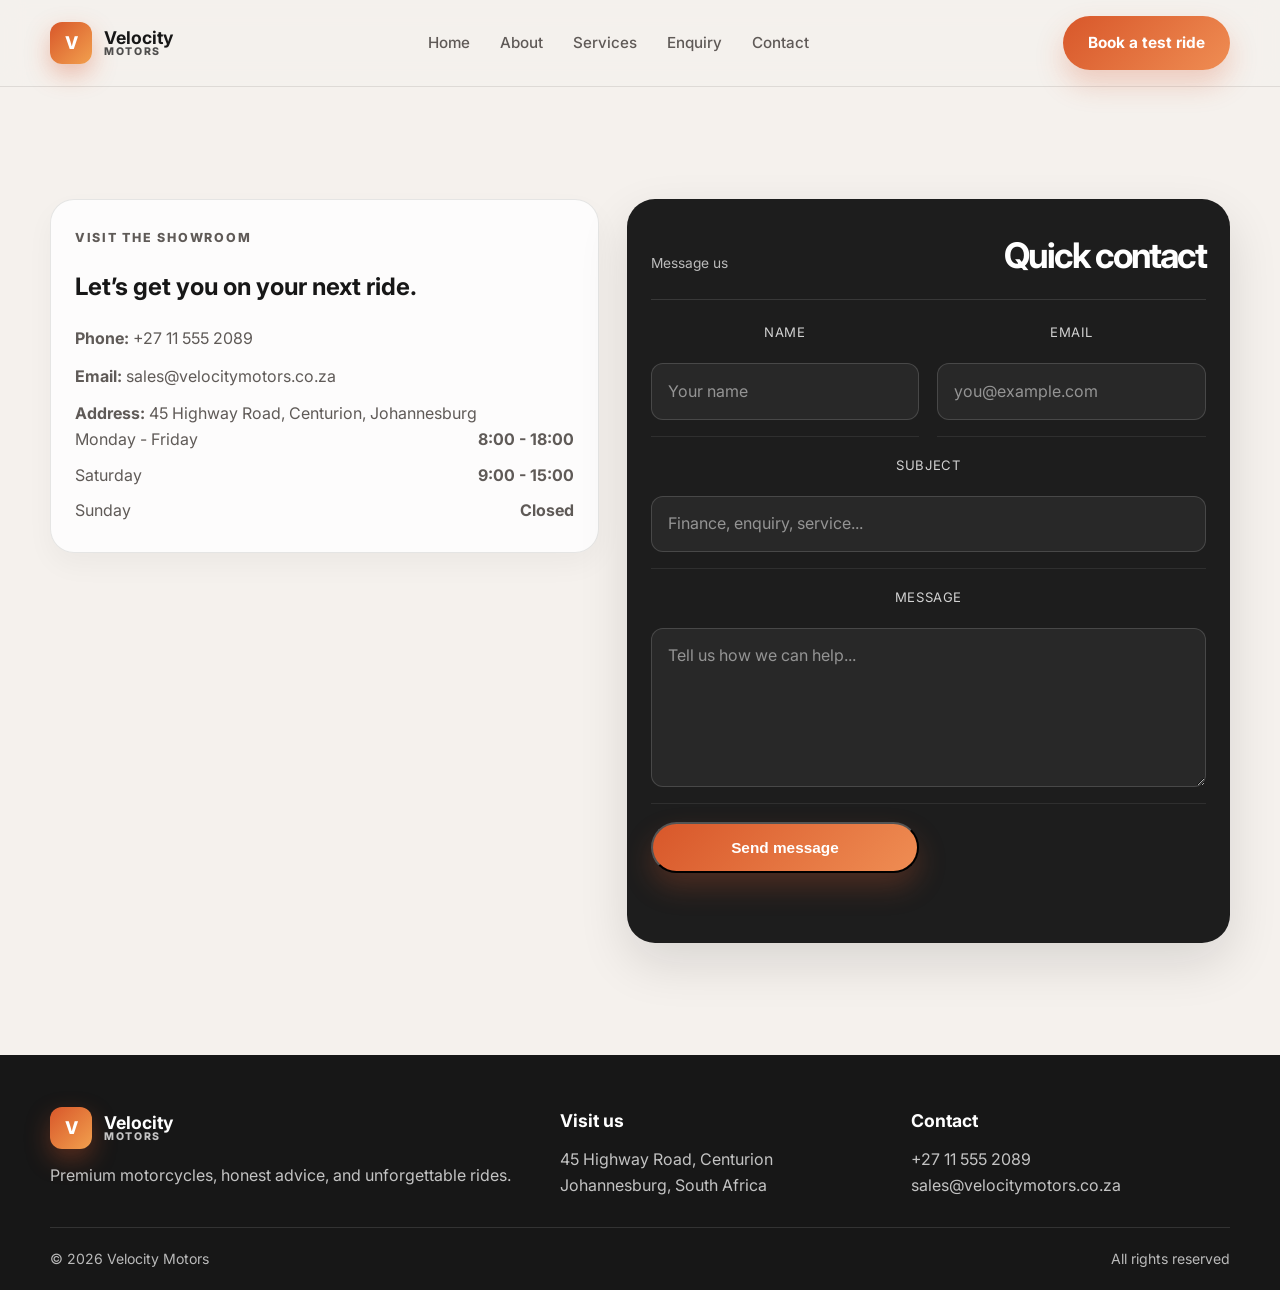
==== contact.html @ 8e451a12 "Create Velocity Motors dealership website Co-authored-by: Copilot <223556219+Copilot@users.noreply.g" ====
<!DOCTYPE html>
<html lang="en">
  <head>
    <meta charset="UTF-8" />
    <meta name="viewport" content="width=device-width, initial-scale=1.0" />
    <title>Velocity Motors | Contact</title>
    <meta name="description" content="Contact Velocity Motors to schedule a test ride, ask about financing, or visit our showroom." />
    <link rel="preconnect" href="https://fonts.googleapis.com" />
    <link rel="preconnect" href="https://fonts.gstatic.com" crossorigin />
    <link href="https://fonts.googleapis.com/css2?family=Inter:wght@400;500;600;700;800;900&display=swap" rel="stylesheet" />
    <link rel="stylesheet" href="styles.css" />
    <script defer src="script.js"></script>
  </head>
  <body>
    <header class="site-header">
      <div class="container nav-bar">
        <div class="brand">
          <span class="brand-mark">V</span>
          <div>
            <strong>Velocity</strong>
            <small>MOTORS</small>
          </div>
        </div>

        <nav class="main-nav" aria-label="Main navigation">
          <a href="index.html">Home</a>
          <a href="about.html">About</a>
          <a href="Services.html">Services</a>
          <a href="Enquiry.html">Enquiry</a>
          <a href="contact.html">Contact</a>
        </nav>

        <a class="button button-primary nav-cta" href="Enquiry.html">Book a test ride</a>
      </div>
    </header>

    <main class="section-space">
      <div class="container contact-layout">
        <div class="contact-card">
          <p class="eyebrow">Visit the showroom</p>
          <h2>Let’s get you on your next ride.</h2>
          <ul class="contact-list">
            <li><strong>Phone:</strong> +27 11 555 2089</li>
            <li><strong>Email:</strong> sales@velocitymotors.co.za</li>
            <li><strong>Address:</strong> 45 Highway Road, Centurion, Johannesburg</li>
          </ul>
          <div class="hours">
            <div><span>Monday - Friday</span><strong>8:00 - 18:00</strong></div>
            <div><span>Saturday</span><strong>9:00 - 15:00</strong></div>
            <div><span>Sunday</span><strong>Closed</strong></div>
          </div>
        </div>

        <form class="finance-panel enquiry-form" action="#" method="post" novalidate>
          <div class="panel-header">
            <span>Message us</span>
            <strong>Quick contact</strong>
          </div>
          <div class="panel-body form-grid">
            <div class="field-row">
              <label for="name">Name</label>
              <input id="name" name="name" type="text" placeholder="Your name" required />
            </div>
            <div class="field-row">
              <label for="contact-email">Email</label>
              <input id="contact-email" name="email" type="email" placeholder="you@example.com" required />
            </div>
            <div class="field-row full-width">
              <label for="subject">Subject</label>
              <input id="subject" name="subject" type="text" placeholder="Finance, enquiry, service..." required />
            </div>
            <div class="field-row full-width">
              <label for="details">Message</label>
              <textarea id="details" name="details" rows="5" placeholder="Tell us how we can help..."></textarea>
            </div>
            <button class="button button-primary" type="submit">Send message</button>
          </div>
          <p class="form-status" aria-live="polite"></p>
        </form>
      </div>
    </main>

    <footer class="site-footer">
      <div class="container footer-layout">
        <div>
          <div class="brand footer-brand">
            <span class="brand-mark">V</span>
            <div>
              <strong>Velocity</strong>
              <small>MOTORS</small>
            </div>
          </div>
          <p>Premium motorcycles, honest advice, and unforgettable rides.</p>
        </div>
        <div>
          <h3>Visit us</h3>
          <p>45 Highway Road, Centurion<br />Johannesburg, South Africa</p>
        </div>
        <div>
          <h3>Contact</h3>
          <p>+27 11 555 2089<br />sales@velocitymotors.co.za</p>
        </div>
      </div>
      <div class="container footer-bottom">
        <span>© <span id="year"></span> Velocity Motors</span>
        <span>All rights reserved</span>
      </div>
    </footer>
  </body>
</html>
---- styles.css ----
:root {
  --bg: #f5f1ed;
  --panel: #fffdfb;
  --panel-strong: #121212;
  --text: #171717;
  --muted: #5f5a57;
  --line: rgba(24, 24, 24, 0.1);
  --accent: #d8572a;
  --accent-dark: #ae3f17;
  --soft-accent: #ffe9df;
  --shadow: 0 20px 50px rgba(18, 18, 18, 0.12);
}

* {
  box-sizing: border-box;
}

html {
  scroll-behavior: smooth;
}

body {
  margin: 0;
  background: var(--bg);
  color: var(--text);
  font-family: "Inter", "Segoe UI", sans-serif;
  line-height: 1.6;
}

a {
  color: inherit;
  text-decoration: none;
}

img {
  max-width: 100%;
  display: block;
}

.container {
  width: min(1180px, calc(100% - 40px));
  margin: 0 auto;
}

.section-space {
  padding: 112px 0;
}

.alt-bg {
  background: #f0ece9;
}

.site-header {
  position: sticky;
  top: 0;
  z-index: 10;
  background: rgba(245, 241, 237, 0.82);
  backdrop-filter: blur(12px);
  border-bottom: 1px solid var(--line);
}

.nav-bar {
  display: flex;
  align-items: center;
  justify-content: space-between;
  min-height: 86px;
  gap: 24px;
}

.brand {
  display: flex;
  align-items: center;
  gap: 12px;
  font-weight: 800;
}

.brand-mark {
  display: inline-flex;
  align-items: center;
  justify-content: center;
  width: 42px;
  height: 42px;
  border-radius: 12px;
  background: linear-gradient(135deg, var(--accent), #f2a04e);
  color: white;
  font-size: 1.1rem;
  box-shadow: 0 10px 24px rgba(216, 87, 42, 0.35);
}

.brand strong,
.brand small {
  display: block;
  line-height: 1;
}

.brand strong {
  font-size: 1.1rem;
}

.brand small {
  letter-spacing: 0.16em;
  font-size: 0.66rem;
  opacity: 0.75;
}

.main-nav {
  display: flex;
  align-items: center;
  gap: 30px;
  color: var(--muted);
  font-size: 0.95rem;
  font-weight: 500;
}

.main-nav a {
  position: relative;
}

.main-nav a::after {
  content: "";
  position: absolute;
  left: 0;
  bottom: -8px;
  width: 100%;
  height: 2px;
  background: var(--accent);
  transform: scaleX(0);
  transform-origin: left;
  transition: transform 0.2s ease;
}

.main-nav a:hover::after,
.main-nav a:focus-visible::after {
  transform: scaleX(1);
}

.button {
  display: inline-flex;
  align-items: center;
  justify-content: center;
  padding: 0.92rem 1.55rem;
  border-radius: 999px;
  font-weight: 700;
  font-size: 0.96rem;
  transition: transform 0.2s ease, box-shadow 0.2s ease;
}

.button:hover,
.button:focus-visible {
  transform: translateY(-1px);
}

.button-primary {
  background: linear-gradient(135deg, var(--accent), #ef8d53);
  color: white;
  box-shadow: 0 14px 28px rgba(216, 87, 42, 0.25);
}

.button-secondary {
  background: rgba(18, 18, 18, 0.04);
  border: 1px solid var(--line);
  color: var(--text);
}

.hero {
  padding-top: 54px;
  padding-bottom: 28px;
}

.hero-layout {
  display: grid;
  grid-template-columns: 1.05fr 0.95fr;
  align-items: center;
  gap: 44px;
}

.eyebrow {
  margin: 0 0 18px;
  color: var(--accent-dark);
  text-transform: uppercase;
  letter-spacing: 0.14em;
  font-size: 0.78rem;
  font-weight: 800;
}

.hero-copy h1,
.section-heading h2,
.finance-copy h2 {
  margin: 0;
  line-height: 1.02;
  letter-spacing: -0.06em;
  color: #111111;
}

.hero-copy h1 {
  max-width: 620px;
  font-size: clamp(3rem, 5vw, 5rem);
}

.hero-text {
  max-width: 560px;
  margin: 22px 0 30px;
  font-size: 1.08rem;
  color: var(--muted);
}

.hero-actions {
  display: flex;
  flex-wrap: wrap;
  gap: 16px;
  margin-bottom: 34px;
}

.hero-stats {
  list-style: none;
  display: flex;
  flex-wrap: wrap;
  gap: 22px;
  padding: 0;
  margin: 0;
}

.hero-stats li {
  display: flex;
  flex-direction: column;
  gap: 6px;
  min-width: 120px;
}

.hero-stats strong {
  font-size: 1.7rem;
  letter-spacing: -0.06em;
}

.hero-stats span {
  color: var(--muted);
  font-size: 0.85rem;
}

.hero-visual {
  position: relative;
  min-height: 620px;
  display: flex;
  align-items: center;
  justify-content: center;
}

.bike-spotlight {
  position: relative;
  width: min(100%, 580px);
  height: 430px;
  border-radius: 38px;
  background:
    linear-gradient(0deg, rgba(33,33,33,0.08), rgba(33,33,33,0.08)),
    url('https://images.unsplash.com/photo-1558980664-10e7170b5df9?auto=format&fit=crop&w=1200&q=80') center/cover no-repeat;
  box-shadow: var(--shadow);
  border: 1px solid rgba(255,255,255,0.2);
}

.bike-spotlight::before {
  content: "";
  position: absolute;
  inset: 18px;
  border-radius: 28px;
  background: rgba(255, 255, 255, 0.1);
  border: 1px solid rgba(255,255,255,0.25);
}

.floating-card {
  position: absolute;
  display: flex;
  flex-direction: column;
  gap: 6px;
  width: 200px;
  padding: 18px 20px;
  border-radius: 18px;
  background: rgba(255,255,255,0.88);
  backdrop-filter: blur(8px);
  box-shadow: 0 14px 42px rgba(26, 26, 26, 0.12);
  border: 1px solid rgba(20,20,20,0.05);
}

.floating-card span,
.floating-card em {
  font-size: 0.74rem;
  color: var(--muted);
}

.floating-card strong {
  font-size: 1.2rem;
  letter-spacing: -0.04em;
}

.card-top {
  top: 48px;
  left: 20px;
}

.card-bottom {
  right: 8px;
  bottom: 42px;
}

.featured-strip {
  padding: 18px 0 6px;
}

.strip-grid {
  display: grid;
  grid-template-columns: repeat(3, minmax(0, 1fr));
  gap: 18px;
  background: #fff;
  border: 1px solid var(--line);
  border-radius: 26px;
  box-shadow: 0 10px 26px rgba(17,17,17,0.04);
}

.strip-grid > div {
  padding: 26px 28px;
  border-right: 1px solid var(--line);
}

.strip-grid > div:last-child {
  border-right: none;
}

.strip-grid strong,
.strip-grid span {
  display: block;
}

.strip-grid strong {
  font-size: 1.05rem;
  margin-bottom: 4px;
}

.strip-grid span {
  color: var(--muted);
  font-size: 0.9rem;
}

.section-heading {
  margin-bottom: 42px;
}

.section-heading h2,
.finance-copy h2 {
  font-size: clamp(2.2rem, 3vw, 3.1rem);
  max-width: 620px;
}

.narrow h2 {
  max-width: 760px;
}

.bike-grid {
  display: grid;
  grid-template-columns: repeat(4, minmax(0, 1fr));
  gap: 28px;
}

.bike-card {
  background: rgba(255,255,255,0.84);
  border: 1px solid var(--line);
  border-radius: 28px;
  overflow: hidden;
  box-shadow: 0 18px 40px rgba(0,0,0,0.04);
}

.bike-image {
  height: 260px;
  background-size: cover;
  background-position: center;
}

.image-one {
  background-image: url('https://images.unsplash.com/photo-1558980664-10e7170b5df9?auto=format&fit=crop&w=1000&q=80');
}

.image-two {
  background-image: url('https://images.unsplash.com/photo-1527964405593-0d0e1a1d98fa?auto=format&fit=crop&w=1000&q=80');
}

.image-three {
  background-image: url('https://images.unsplash.com/photo-1503376780353-7e6692767b70?auto=format&fit=crop&w=1000&q=80');
}

.image-four {
  background-image: url('https://images.unsplash.com/photo-1558981806-ec527fa84c39?auto=format&fit=crop&w=1000&q=80');
}

.bike-info {
  padding: 24px 22px 28px;
}

.bike-topline {
  display: flex;
  align-items: center;
  justify-content: space-between;
  gap: 16px;
  margin-bottom: 10px;
  color: var(--muted);
  font-size: 0.8rem;
  text-transform: uppercase;
  letter-spacing: 0.12em;
}

.bike-info h3 {
  margin: 0 0 10px;
  font-size: 1.8rem;
  letter-spacing: -0.05em;
}

.bike-info p,
.service-card p,
.finance-copy p,
.finance-copy li,
.site-footer p {
  color: var(--muted);
}

.service-grid {
  display: grid;
  grid-template-columns: repeat(3, minmax(0, 1fr));
  gap: 24px;
}

.service-card {
  background: rgba(255,255,255,0.72);
  border: 1px solid var(--line);
  border-radius: 24px;
  padding: 28px 24px;
  box-shadow: 0 12px 24px rgba(17,17,17,0.03);
}

.icon {
  display: inline-flex;
  align-items: center;
  justify-content: center;
  width: 52px;
  height: 52px;
  border-radius: 14px;
  background: var(--soft-accent);
  color: var(--accent-dark);
  font-weight: 800;
  margin-bottom: 18px;
}

.service-card h3 {
  margin: 0 0 12px;
  font-size: 1.55rem;
  letter-spacing: -0.04em;
}

.finance-layout {
  display: grid;
  grid-template-columns: 1fr 0.84fr;
  gap: 40px;
  align-items: center;
}

.finance-copy p {
  margin-top: 18px;
  font-size: 1.04rem;
}

.finance-copy ul {
  padding-left: 18px;
  margin: 26px 0 0;
  line-height: 2;
}

.finance-panel {
  background: #1d1d1d;
  color: white;
  border-radius: 28px;
  padding: 28px 24px;
  box-shadow: var(--shadow);
}

.panel-header {
  display: flex;
  align-items: baseline;
  justify-content: space-between;
  gap: 16px;
  padding-bottom: 16px;
  border-bottom: 1px solid rgba(255,255,255,0.12);
}

.panel-header span,
.panel-body label {
  color: rgba(255,255,255,0.7);
  font-size: 0.86rem;
}

.panel-header strong {
  font-size: 2.2rem;
  letter-spacing: -0.06em;
}

.panel-body {
  display: grid;
  gap: 22px;
  padding-top: 22px;
}

.panel-body div {
  display: flex;
  justify-content: space-between;
  gap: 20px;
  align-items: center;
  padding-bottom: 16px;
  border-bottom: 1px solid rgba(255,255,255,0.08);
}

.panel-body strong {
  font-size: 1.05rem;
}

.testimonial {
  text-align: center;
}

.testimonial blockquote {
  max-width: 760px;
  margin: 0 auto 18px;
  font-size: clamp(1.5rem, 2.2vw, 2.5rem);
  line-height: 1.25;
  letter-spacing: -0.05em;
}

.reviewer {
  margin: 0;
  color: var(--muted);
  font-weight: 600;
}

.site-footer {
  background: #171717;
  color: white;
  padding: 52px 0 20px;
}

.footer-layout {
  display: grid;
  grid-template-columns: 1.5fr 1fr 1fr;
  gap: 32px;
  align-items: start;
}

.footer-brand {
  margin-bottom: 14px;
}

.site-footer h3 {
  margin: 0 0 12px;
  font-size: 1.1rem;
}

.site-footer p {
  margin: 0;
  color: rgba(255,255,255,0.74);
}

.footer-bottom {
  display: flex;
  justify-content: space-between;
  gap: 16px;
  border-top: 1px solid rgba(255,255,255,0.12);
  margin-top: 28px;
  padding-top: 20px;
  color: rgba(255,255,255,0.7);
  font-size: 0.88rem;
}

@media (max-width: 900px) {
  .main-nav {
    display: none;
  }

  .hero-layout,
  .finance-layout,
  .footer-layout,
  .bike-grid,
  .service-grid {
    grid-template-columns: 1fr;
  }

  .strip-grid {
    grid-template-columns: 1fr;
  }

  .strip-grid > div {
    border-right: none;
    border-bottom: 1px solid var(--line);
  }

  .strip-grid > div:last-child {
    border-bottom: none;
  }

  .hero-visual {
    min-height: 500px;
  }
}

@media (max-width: 560px) {
  .nav-bar {
    min-height: 72px;
  }

  .nav-cta {
    display: none;
  }

  .section-space {
    padding: 84px 0;
  }

  .hero {
    padding-top: 26px;
  }

  .hero-copy h1 {
    font-size: 2.7rem;
  }

  .floating-card {
    width: 168px;
    padding: 14px 16px;
  }

  .bike-spotlight {
    height: 300px;
  }
}

  .page-banner {
    padding-top: 72px;
    padding-bottom: 28px;
  }

  .page-banner h1 {
    margin: 0;
    font-size: clamp(2.5rem, 4vw, 4rem);
    letter-spacing: -0.06em;
  }

  .story-grid,
  .info-grid,
  .contact-grid,
  .value-grid {
    display: grid;
    grid-template-columns: repeat(3, minmax(0, 1fr));
    gap: 24px;
  }

  .story-card,
  .info-card,
  .value-card,
  .contact-card {
    background: rgba(255, 255, 255, 0.8);
    border: 1px solid var(--line);
    border-radius: 24px;
    padding: 28px 24px;
    box-shadow: 0 12px 28px rgba(17, 17, 17, 0.04);
  }

  .story-card h3,
  .info-card h3,
  .value-card h3,
  .contact-card h3 {
    margin: 0 0 10px;
    font-size: 1.5rem;
    letter-spacing: -0.04em;
  }

  .story-card p,
  .info-card p,
  .value-card p,
  .contact-card p,
  .contact-card li,
  .contact-card a {
    color: var(--muted);
  }

  .section-space-sm {
    padding-top: 82px;
  }

  .form-grid {
    display: grid;
    grid-template-columns: repeat(2, minmax(0, 1fr));
    gap: 18px;
  }

  .field-row {
    display: flex;
    flex-direction: column;
    gap: 8px;
  }

  .full-width {
    grid-column: 1 / -1;
  }

  .field-row label {
    color: rgba(255, 255, 255, 0.8);
    font-size: 0.82rem;
    letter-spacing: 0.04em;
    text-transform: uppercase;
  }

  .field-row input,
  .field-row select,
  .field-row textarea {
    width: 100%;
    border: 1px solid rgba(255,255,255,0.15);
    background: rgba(255,255,255,0.05);
    color: #fff;
    border-radius: 12px;
    padding: 0.9rem 1rem;
    font: inherit;
  }

  .field-row input::placeholder,
  .field-row textarea::placeholder {
    color: rgba(255,255,255,0.5);
  }

  .field-row textarea {
    resize: vertical;
    min-height: 120px;
  }

  .form-status {
    min-height: 24px;
    margin: 18px 0 0;
    color: #d8f7dc;
    font-weight: 600;
  }

  .contact-layout {
    display: grid;
    grid-template-columns: 1fr 1.1fr;
    gap: 28px;
    align-items: start;
  }

  .contact-list {
    list-style: none;
    padding: 0;
    margin: 0;
    display: grid;
    gap: 12px;
  }

  .contact-card .hours {
    display: grid;
    gap: 10px;
  }

  .contact-card .hours div {
    display: flex;
    justify-content: space-between;
    gap: 16px;
    color: var(--muted);
  }

  @media (max-width: 900px) {
    .story-grid,
    .info-grid,
    .contact-grid,
    .value-grid,
    .contact-layout {
      grid-template-columns: 1fr;
    }
  }
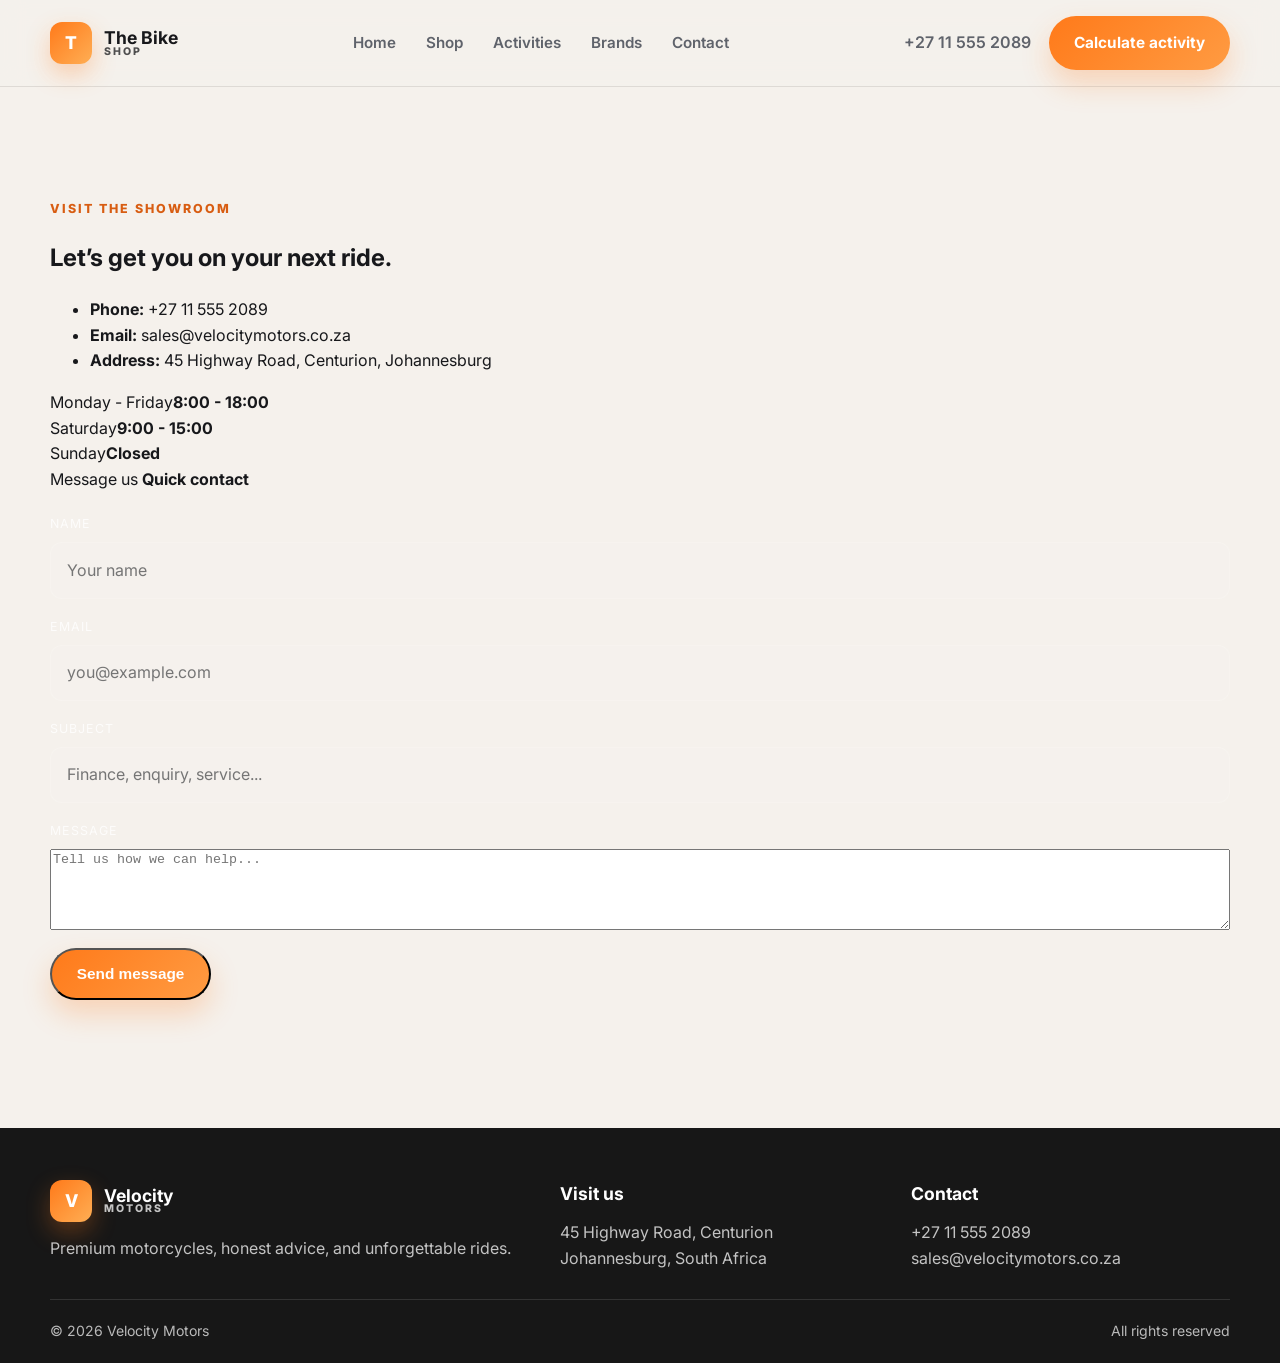
==== commit 8f496248: "Add multi-page navigation for shop, activities, brands, and contact Co-authored-by: Copilot <2235562" ====
--- a/contact.html
+++ b/contact.html
@@ -3,8 +3,8 @@
   <head>
     <meta charset="UTF-8" />
     <meta name="viewport" content="width=device-width, initial-scale=1.0" />
-    <title>Velocity Motors | Contact</title>
-    <meta name="description" content="Contact Velocity Motors to schedule a test ride, ask about financing, or visit our showroom." />
+    <title>The Bike Shop | Contact</title>
+    <meta name="description" content="Contact The Bike Shop to discuss premium motorcycle parts, bike upgrades, and rider support." />
     <link rel="preconnect" href="https://fonts.googleapis.com" />
     <link rel="preconnect" href="https://fonts.gstatic.com" crossorigin />
     <link href="https://fonts.googleapis.com/css2?family=Inter:wght@400;500;600;700;800;900&display=swap" rel="stylesheet" />
@@ -15,22 +15,25 @@
     <header class="site-header">
       <div class="container nav-bar">
         <div class="brand">
-          <span class="brand-mark">V</span>
+          <span class="brand-mark">T</span>
           <div>
-            <strong>Velocity</strong>
-            <small>MOTORS</small>
+            <strong>The Bike</strong>
+            <small>SHOP</small>
           </div>
         </div>
 
         <nav class="main-nav" aria-label="Main navigation">
           <a href="index.html">Home</a>
-          <a href="about.html">About</a>
-          <a href="Services.html">Services</a>
-          <a href="Enquiry.html">Enquiry</a>
+          <a href="shop.html">Shop</a>
+          <a href="activities.html">Activities</a>
+          <a href="brands.html">Brands</a>
           <a href="contact.html">Contact</a>
         </nav>
 
-        <a class="button button-primary nav-cta" href="Enquiry.html">Book a test ride</a>
+        <div class="nav-actions">
+          <a href="tel:+27115552089" class="nav-phone">+27 11 555 2089</a>
+          <a class="button button-primary nav-cta" href="activities.html">Calculate activity</a>
+        </div>
       </div>
     </header>
 
--- a/styles.css
+++ b/styles.css
@@ -1,778 +1,789 @@
 :root {
-  --bg: #f5f1ed;
-  --panel: #fffdfb;
-  --panel-strong: #121212;
-  --text: #171717;
-  --muted: #5f5a57;
-  --line: rgba(24, 24, 24, 0.1);
-  --accent: #d8572a;
-  --accent-dark: #ae3f17;
-  --soft-accent: #ffe9df;
-  --shadow: 0 20px 50px rgba(18, 18, 18, 0.12);
+ --bg: #f5f1ec;
+ --panel: #ffffff;
+ --panel-strong: #171819;
+ --panel-soft: #f7f3f0;
+ --text: #17181b;
+ --muted: #5f636b;
+ --line: rgba(23, 24, 27, 0.1);
+ --accent: #ff7a1a;
+ --accent-dark: #d85d12;
+ --accent-soft: #ffe8d7;
+ --deep: #101214;
+ --shadow: 0 20px 48px rgba(17, 18, 22, 0.12);
 }
 
 * {
-  box-sizing: border-box;
+ box-sizing: border-box;
 }
 
 html {
-  scroll-behavior: smooth;
+ scroll-behavior: smooth;
 }
 
 body {
-  margin: 0;
-  background: var(--bg);
-  color: var(--text);
-  font-family: "Inter", "Segoe UI", sans-serif;
-  line-height: 1.6;
+ margin: 0;
+ background: var(--bg);
+ color: var(--text);
+ font-family: "Inter", "Segoe UI", sans-serif;
+ line-height: 1.6;
 }
 
 a {
-  color: inherit;
-  text-decoration: none;
+ color: inherit;
+ text-decoration: none;
 }
 
 img {
-  max-width: 100%;
-  display: block;
+ max-width: 100%;
+ display: block;
 }
 
 .container {
-  width: min(1180px, calc(100% - 40px));
-  margin: 0 auto;
+ width: min(1180px, calc(100% - 40px));
+ margin: 0 auto;
 }
 
 .section-space {
-  padding: 112px 0;
+ padding: 112px 0;
 }
 
 .alt-bg {
-  background: #f0ece9;
+ background: #f0ece8;
 }
 
 .site-header {
-  position: sticky;
-  top: 0;
-  z-index: 10;
-  background: rgba(245, 241, 237, 0.82);
-  backdrop-filter: blur(12px);
-  border-bottom: 1px solid var(--line);
+ position: sticky;
+ top: 0;
+ z-index: 10;
+ background: rgba(245, 241, 236, 0.82);
+ backdrop-filter: blur(12px);
+ border-bottom: 1px solid var(--line);
 }
 
 .nav-bar {
-  display: flex;
-  align-items: center;
-  justify-content: space-between;
-  min-height: 86px;
-  gap: 24px;
+ display: flex;
+ align-items: center;
+ justify-content: space-between;
+ min-height: 86px;
+ gap: 24px;
 }
 
 .brand {
-  display: flex;
-  align-items: center;
-  gap: 12px;
-  font-weight: 800;
+ display: flex;
+ align-items: center;
+ gap: 12px;
+ font-weight: 800;
 }
 
 .brand-mark {
-  display: inline-flex;
-  align-items: center;
-  justify-content: center;
-  width: 42px;
-  height: 42px;
-  border-radius: 12px;
-  background: linear-gradient(135deg, var(--accent), #f2a04e);
-  color: white;
-  font-size: 1.1rem;
-  box-shadow: 0 10px 24px rgba(216, 87, 42, 0.35);
+ display: inline-flex;
+ align-items: center;
+ justify-content: center;
+ width: 42px;
+ height: 42px;
+ border-radius: 12px;
+ background: linear-gradient(135deg, var(--accent), #ffae54);
+ color: white;
+ font-size: 1.1rem;
+ box-shadow: 0 10px 24px rgba(255, 122, 26, 0.3);
 }
 
 .brand strong,
 .brand small {
-  display: block;
-  line-height: 1;
+ display: block;
+ line-height: 1;
 }
 
 .brand strong {
-  font-size: 1.1rem;
+ font-size: 1.1rem;
 }
 
 .brand small {
-  letter-spacing: 0.16em;
-  font-size: 0.66rem;
-  opacity: 0.75;
+ letter-spacing: 0.18em;
+ font-size: 0.66rem;
+ opacity: 0.75;
 }
 
 .main-nav {
-  display: flex;
-  align-items: center;
-  gap: 30px;
-  color: var(--muted);
-  font-size: 0.95rem;
-  font-weight: 500;
+ display: flex;
+ align-items: center;
+ gap: 30px;
+ color: var(--muted);
+ font-size: 0.95rem;
+ font-weight: 600;
 }
 
 .main-nav a {
-  position: relative;
+ position: relative;
 }
 
 .main-nav a::after {
-  content: "";
-  position: absolute;
-  left: 0;
-  bottom: -8px;
-  width: 100%;
-  height: 2px;
-  background: var(--accent);
-  transform: scaleX(0);
-  transform-origin: left;
-  transition: transform 0.2s ease;
+ content: "";
+ position: absolute;
+ left: 0;
+ bottom: -8px;
+ width: 100%;
+ height: 2px;
+ background: var(--accent);
+ transform: scaleX(0);
+ transform-origin: left;
+ transition: transform 0.2s ease;
 }
 
 .main-nav a:hover::after,
 .main-nav a:focus-visible::after {
-  transform: scaleX(1);
+ transform: scaleX(1);
+}
+
+.nav-actions {
+ display: flex;
+ align-items: center;
+ gap: 18px;
+}
+
+.nav-phone {
+ font-weight: 600;
+ color: var(--muted);
 }
 
 .button {
-  display: inline-flex;
-  align-items: center;
-  justify-content: center;
-  padding: 0.92rem 1.55rem;
-  border-radius: 999px;
-  font-weight: 700;
-  font-size: 0.96rem;
-  transition: transform 0.2s ease, box-shadow 0.2s ease;
+ display: inline-flex;
+ align-items: center;
+ justify-content: center;
+ padding: 0.92rem 1.55rem;
+ border-radius: 999px;
+ font-weight: 700;
+ font-size: 0.96rem;
+ transition: transform 0.2s ease, box-shadow 0.2s ease;
 }
 
 .button:hover,
 .button:focus-visible {
-  transform: translateY(-1px);
+ transform: translateY(-1px);
 }
 
 .button-primary {
-  background: linear-gradient(135deg, var(--accent), #ef8d53);
-  color: white;
-  box-shadow: 0 14px 28px rgba(216, 87, 42, 0.25);
+ background: linear-gradient(135deg, var(--accent), #ff9b42);
+ color: white;
+ box-shadow: 0 14px 28px rgba(255, 122, 26, 0.25);
 }
 
 .button-secondary {
-  background: rgba(18, 18, 18, 0.04);
-  border: 1px solid var(--line);
-  color: var(--text);
+ background: rgba(17, 18, 22, 0.04);
+ border: 1px solid var(--line);
+ color: var(--text);
 }
 
 .hero {
-  padding-top: 54px;
-  padding-bottom: 28px;
+ padding: 54px 0 28px;
 }
 
 .hero-layout {
-  display: grid;
-  grid-template-columns: 1.05fr 0.95fr;
-  align-items: center;
-  gap: 44px;
+ display: grid;
+ grid-template-columns: 1.05fr 0.95fr;
+ align-items: center;
+ gap: 44px;
 }
 
 .eyebrow {
-  margin: 0 0 18px;
-  color: var(--accent-dark);
-  text-transform: uppercase;
-  letter-spacing: 0.14em;
-  font-size: 0.78rem;
-  font-weight: 800;
+ margin: 0 0 16px;
+ color: var(--accent-dark);
+ text-transform: uppercase;
+ letter-spacing: 0.16em;
+ font-size: 0.78rem;
+ font-weight: 800;
 }
 
 .hero-copy h1,
 .section-heading h2,
-.finance-copy h2 {
-  margin: 0;
-  line-height: 1.02;
-  letter-spacing: -0.06em;
-  color: #111111;
+.promo-inner h2 {
+ margin: 0;
+ line-height: 1.02;
+ letter-spacing: -0.06em;
+ color: var(--text);
 }
 
 .hero-copy h1 {
-  max-width: 620px;
-  font-size: clamp(3rem, 5vw, 5rem);
+ max-width: 620px;
+ font-size: clamp(3rem, 5vw, 5rem);
 }
 
 .hero-text {
-  max-width: 560px;
-  margin: 22px 0 30px;
-  font-size: 1.08rem;
-  color: var(--muted);
+ max-width: 560px;
+ margin: 22px 0 30px;
+ font-size: 1.08rem;
+ color: var(--muted);
 }
 
 .hero-actions {
-  display: flex;
-  flex-wrap: wrap;
-  gap: 16px;
-  margin-bottom: 34px;
+ display: flex;
+ flex-wrap: wrap;
+ gap: 16px;
+ margin-bottom: 34px;
 }
 
 .hero-stats {
-  list-style: none;
-  display: flex;
-  flex-wrap: wrap;
-  gap: 22px;
-  padding: 0;
-  margin: 0;
+ list-style: none;
+ display: flex;
+ flex-wrap: wrap;
+ gap: 22px;
+ padding: 0;
+ margin: 0;
 }
 
 .hero-stats li {
-  display: flex;
-  flex-direction: column;
-  gap: 6px;
-  min-width: 120px;
+ display: flex;
+ flex-direction: column;
+ gap: 6px;
+ min-width: 120px;
 }
 
 .hero-stats strong {
-  font-size: 1.7rem;
-  letter-spacing: -0.06em;
+ font-size: 1.7rem;
+ letter-spacing: -0.06em;
 }
 
 .hero-stats span {
-  color: var(--muted);
-  font-size: 0.85rem;
+ color: var(--muted);
+ font-size: 0.85rem;
 }
 
 .hero-visual {
-  position: relative;
-  min-height: 620px;
-  display: flex;
-  align-items: center;
-  justify-content: center;
+ position: relative;
+ min-height: 620px;
+ display: flex;
+ align-items: center;
+ justify-content: center;
+}
+
+.shop-spotlight {
+ background:
+   linear-gradient(0deg, rgba(18, 18, 18, 0.12), rgba(18, 18, 18, 0.12)),
+   url('https://images.unsplash.com/photo-1558981806-ec527fa84c39?auto=format&fit=crop&w=1200&q=80') center/cover no-repeat;
 }
 
 .bike-spotlight {
-  position: relative;
-  width: min(100%, 580px);
-  height: 430px;
-  border-radius: 38px;
-  background:
-    linear-gradient(0deg, rgba(33,33,33,0.08), rgba(33,33,33,0.08)),
-    url('https://images.unsplash.com/photo-1558980664-10e7170b5df9?auto=format&fit=crop&w=1200&q=80') center/cover no-repeat;
-  box-shadow: var(--shadow);
-  border: 1px solid rgba(255,255,255,0.2);
+ position: relative;
+ width: min(100%, 580px);
+ height: 430px;
+ border-radius: 38px;
+ box-shadow: var(--shadow);
+ border: 1px solid rgba(255,255,255,0.2);
 }
 
 .bike-spotlight::before {
-  content: "";
-  position: absolute;
-  inset: 18px;
-  border-radius: 28px;
-  background: rgba(255, 255, 255, 0.1);
-  border: 1px solid rgba(255,255,255,0.25);
+ content: "";
+ position: absolute;
+ inset: 18px;
+ border-radius: 28px;
+ background: rgba(255, 255, 255, 0.08);
+ border: 1px solid rgba(255,255,255,0.2);
 }
 
 .floating-card {
-  position: absolute;
-  display: flex;
-  flex-direction: column;
-  gap: 6px;
-  width: 200px;
-  padding: 18px 20px;
-  border-radius: 18px;
-  background: rgba(255,255,255,0.88);
-  backdrop-filter: blur(8px);
-  box-shadow: 0 14px 42px rgba(26, 26, 26, 0.12);
-  border: 1px solid rgba(20,20,20,0.05);
+ position: absolute;
+ display: flex;
+ flex-direction: column;
+ gap: 6px;
+ width: 200px;
+ padding: 18px 20px;
+ border-radius: 18px;
+ background: rgba(255,255,255,0.9);
+ backdrop-filter: blur(8px);
+ box-shadow: 0 14px 42px rgba(26, 26, 26, 0.12);
+ border: 1px solid rgba(20,20,20,0.05);
 }
 
 .floating-card span,
 .floating-card em {
-  font-size: 0.74rem;
-  color: var(--muted);
+ font-size: 0.74rem;
+ color: var(--muted);
 }
 
 .floating-card strong {
-  font-size: 1.2rem;
-  letter-spacing: -0.04em;
+ font-size: 1.2rem;
+ letter-spacing: -0.04em;
 }
 
 .card-top {
-  top: 48px;
-  left: 20px;
+ top: 48px;
+ left: 20px;
 }
 
 .card-bottom {
-  right: 8px;
-  bottom: 42px;
+ right: 8px;
+ bottom: 42px;
 }
 
 .featured-strip {
-  padding: 18px 0 6px;
+ padding: 18px 0 6px;
 }
 
 .strip-grid {
-  display: grid;
-  grid-template-columns: repeat(3, minmax(0, 1fr));
-  gap: 18px;
-  background: #fff;
-  border: 1px solid var(--line);
-  border-radius: 26px;
-  box-shadow: 0 10px 26px rgba(17,17,17,0.04);
+ display: grid;
+ grid-template-columns: repeat(3, minmax(0, 1fr));
+ gap: 18px;
+ background: var(--panel);
+ border: 1px solid var(--line);
+ border-radius: 26px;
+ box-shadow: 0 10px 26px rgba(17,17,17,0.04);
 }
 
 .strip-grid > div {
-  padding: 26px 28px;
-  border-right: 1px solid var(--line);
+ padding: 26px 28px;
+ border-right: 1px solid var(--line);
 }
 
 .strip-grid > div:last-child {
-  border-right: none;
+ border-right: none;
 }
 
 .strip-grid strong,
 .strip-grid span {
-  display: block;
+ display: block;
 }
 
 .strip-grid strong {
-  font-size: 1.05rem;
-  margin-bottom: 4px;
+ font-size: 1.05rem;
+ margin-bottom: 4px;
 }
 
 .strip-grid span {
-  color: var(--muted);
-  font-size: 0.9rem;
+ color: var(--muted);
+ font-size: 0.9rem;
 }
 
 .section-heading {
-  margin-bottom: 42px;
+ margin-bottom: 42px;
 }
 
 .section-heading h2,
-.finance-copy h2 {
-  font-size: clamp(2.2rem, 3vw, 3.1rem);
-  max-width: 620px;
+.promo-inner h2 {
+ font-size: clamp(2.2rem, 3vw, 3.1rem);
+ max-width: 620px;
 }
 
 .narrow h2 {
-  max-width: 760px;
-}
-
-.bike-grid {
-  display: grid;
-  grid-template-columns: repeat(4, minmax(0, 1fr));
-  gap: 28px;
-}
-
-.bike-card {
-  background: rgba(255,255,255,0.84);
-  border: 1px solid var(--line);
-  border-radius: 28px;
-  overflow: hidden;
-  box-shadow: 0 18px 40px rgba(0,0,0,0.04);
-}
-
-.bike-image {
-  height: 260px;
-  background-size: cover;
-  background-position: center;
-}
-
-.image-one {
-  background-image: url('https://images.unsplash.com/photo-1558980664-10e7170b5df9?auto=format&fit=crop&w=1000&q=80');
-}
-
-.image-two {
-  background-image: url('https://images.unsplash.com/photo-1527964405593-0d0e1a1d98fa?auto=format&fit=crop&w=1000&q=80');
-}
-
-.image-three {
-  background-image: url('https://images.unsplash.com/photo-1503376780353-7e6692767b70?auto=format&fit=crop&w=1000&q=80');
-}
-
-.image-four {
-  background-image: url('https://images.unsplash.com/photo-1558981806-ec527fa84c39?auto=format&fit=crop&w=1000&q=80');
-}
-
-.bike-info {
-  padding: 24px 22px 28px;
-}
-
-.bike-topline {
-  display: flex;
-  align-items: center;
-  justify-content: space-between;
-  gap: 16px;
-  margin-bottom: 10px;
-  color: var(--muted);
-  font-size: 0.8rem;
-  text-transform: uppercase;
-  letter-spacing: 0.12em;
-}
-
-.bike-info h3 {
-  margin: 0 0 10px;
-  font-size: 1.8rem;
-  letter-spacing: -0.05em;
-}
-
-.bike-info p,
-.service-card p,
-.finance-copy p,
-.finance-copy li,
+ max-width: 760px;
+}
+
+.category-grid {
+ display: grid;
+ grid-template-columns: repeat(4, minmax(0, 1fr));
+ gap: 22px;
+}
+
+.category-card {
+ position: relative;
+ display: flex;
+ flex-direction: column;
+ justify-content: end;
+ min-height: 240px;
+ padding: 22px 20px;
+ border-radius: 26px;
+ overflow: hidden;
+ color: white;
+ box-shadow: var(--shadow);
+ background-size: cover;
+ background-position: center;
+}
+
+.category-card::before {
+ content: "";
+ position: absolute;
+ inset: 0;
+ background: linear-gradient(180deg, rgba(17,18,22,0.1), rgba(17,18,22,0.72));
+}
+
+.category-card > * {
+ position: relative;
+ z-index: 1;
+}
+
+.category-card span {
+ font-size: 0.72rem;
+ text-transform: uppercase;
+ letter-spacing: 0.12em;
+ opacity: 0.85;
+}
+
+.category-card h3 {
+ margin: 10px 0 0;
+ line-height: 1.1;
+ letter-spacing: -0.05em;
+ font-size: 1.8rem;
+}
+
+.card-one { background-image: url('https://images.unsplash.com/photo-1517849845537-4d257902454a?auto=format&fit=crop&w=900&q=80'); }
+.card-two { background-image: url('https://images.unsplash.com/photo-1528629297340-d1d466945dc5?auto=format&fit=crop&w=900&q=80'); }
+.card-three { background-image: url('https://images.unsplash.com/photo-1503376780353-7e6692767b70?auto=format&fit=crop&w=900&q=80'); }
+.card-four { background-image: url('https://images.unsplash.com/photo-1558980664-10e7170b5df9?auto=format&fit=crop&w=900&q=80'); }
+
+.info-grid {
+ display: grid;
+ grid-template-columns: repeat(4, minmax(0, 1fr));
+ gap: 22px;
+}
+
+.info-card {
+ background: rgba(255, 255, 255, 0.82);
+ border: 1px solid var(--line);
+ border-radius: 24px;
+ padding: 26px 22px;
+ box-shadow: 0 12px 24px rgba(17,17,17,0.03);
+}
+
+.info-card h3 {
+ margin: 0 0 12px;
+ font-size: 1.5rem;
+ letter-spacing: -0.04em;
+}
+
+.info-card p {
+ margin: 0;
+ color: var(--muted);
+}
+
+.calc-layout {
+ display: grid;
+ grid-template-columns: 1.05fr 0.95fr;
+ gap: 34px;
+ align-items: center;
+}
+
+.calc-copy h2 {
+ margin: 0;
+ font-size: clamp(2.2rem, 3vw, 3.1rem);
+ line-height: 1.05;
+ letter-spacing: -0.06em;
+}
+
+.calc-copy p,
+.calc-copy li {
+ color: var(--muted);
+ font-size: 1.03rem;
+}
+
+.calc-copy ul {
+ margin: 22px 0 0;
+ padding-left: 18px;
+ line-height: 2;
+}
+
+.calc-panel {
+ background: linear-gradient(135deg, #17181b, #1f2328);
+ color: white;
+ border-radius: 26px;
+ padding: 28px 24px;
+ box-shadow: 0 22px 48px rgba(17, 18, 22, 0.18);
+ border: 1px solid rgba(255,255,255,0.06);
+}
+
+.panel-header {
+ margin-bottom: 22px;
+}
+
+.panel-badge {
+ display: inline-flex;
+ align-items: center;
+ padding: 0.38rem 0.7rem;
+ border-radius: 999px;
+ background: rgba(255, 122, 26, 0.12);
+ color: #ffb684;
+ font-size: 0.7rem;
+ font-weight: 700;
+ letter-spacing: 0.12em;
+ text-transform: uppercase;
+}
+
+.panel-header h3 {
+ margin: 12px 0 0;
+ font-size: 1.7rem;
+ letter-spacing: -0.05em;
+}
+
+.field-row {
+ display: flex;
+ flex-direction: column;
+ gap: 8px;
+ margin-bottom: 18px;
+}
+
+.field-row label {
+ color: rgba(255,255,255,0.78);
+ font-size: 0.78rem;
+ letter-spacing: 0.08em;
+ text-transform: uppercase;
+}
+
+.field-row input,
+.field-row select {
+ width: 100%;
+ border: 1px solid rgba(255,255,255,0.15);
+ background: rgba(255,255,255,0.05);
+ color: white;
+ border-radius: 12px;
+ padding: 0.9rem 1rem;
+ font: inherit;
+}
+
+.calc-panel .button {
+ width: 100%;
+ margin-top: 6px;
+}
+
+.estimate-box {
+ margin-top: 22px;
+ padding-top: 18px;
+ border-top: 1px solid rgba(255,255,255,0.12);
+ display: flex;
+ justify-content: space-between;
+ align-items: center;
+ gap: 20px;
+}
+
+.estimate-box span {
+ color: rgba(255,255,255,0.7);
+}
+
+.estimate-box strong {
+ font-size: 1.8rem;
+ letter-spacing: -0.05em;
+}
+
+.product-grid {
+ display: grid;
+ grid-template-columns: repeat(3, minmax(0, 1fr));
+ gap: 28px;
+}
+
+.product-card {
+ background: rgba(255,255,255,0.92);
+ border: 1px solid var(--line);
+ border-radius: 26px;
+ overflow: hidden;
+ box-shadow: 0 18px 40px rgba(0,0,0,0.04);
+}
+
+.product-image {
+ height: 220px;
+ background-size: cover;
+ background-position: center;
+}
+
+.image-one { background-image: url('https://images.unsplash.com/photo-1485965120184-e220f721d03e?auto=format&fit=crop&w=900&q=80'); }
+.image-two { background-image: url('https://images.unsplash.com/photo-1542291026-7eec264c27ff?auto=format&fit=crop&w=900&q=80'); }
+.image-three { background-image: url('https://images.unsplash.com/photo-1525966222134-fcfa99b8ae77?auto=format&fit=crop&w=900&q=80'); }
+.image-four { background-image: url('https://images.unsplash.com/photo-1517849845537-4d257902454a?auto=format&fit=crop&w=900&q=80'); }
+.image-five { background-image: url('https://images.unsplash.com/photo-1507833423370-a126b89d394b?auto=format&fit=crop&w=900&q=80'); }
+.image-six { background-image: url('https://images.unsplash.com/photo-1521572267360-ee0c2909d518?auto=format&fit=crop&w=900&q=80'); }
+
+.product-info {
+ padding: 22px 20px 24px;
+}
+
+.product-tag {
+ display: inline-flex;
+ padding: 0.36rem 0.7rem;
+ border-radius: 999px;
+ background: var(--accent-soft);
+ color: var(--accent-dark);
+ font-size: 0.72rem;
+ font-weight: 700;
+ text-transform: uppercase;
+ letter-spacing: 0.08em;
+}
+
+.product-info h3 {
+ margin: 16px 0 20px;
+ font-size: 1.5rem;
+ letter-spacing: -0.05em;
+}
+
+.product-meta {
+ display: flex;
+ justify-content: space-between;
+ align-items: center;
+ gap: 12px;
+}
+
+.product-meta strong {
+ font-size: 1.25rem;
+ letter-spacing: -0.04em;
+}
+
+.product-meta span {
+ color: var(--muted);
+ font-weight: 600;
+}
+
+.promo-band {
+ padding-top: 10px;
+}
+
+.promo-inner {
+ display: flex;
+ justify-content: space-between;
+ align-items: center;
+ gap: 24px;
+ padding: 34px 38px;
+ border-radius: 28px;
+ background: linear-gradient(135deg, #17181b, #2a2d30);
+ color: white;
+ box-shadow: var(--shadow);
+}
+
+.promo-inner .eyebrow {
+ color: #ffb686;
+}
+
+.promo-inner h2 {
+ max-width: 640px;
+ color: white;
+}
+
+.service-grid {
+ display: grid;
+ grid-template-columns: repeat(3, minmax(0, 1fr));
+ gap: 24px;
+}
+
+.service-card {
+ background: rgba(255,255,255,0.78);
+ border: 1px solid var(--line);
+ border-radius: 24px;
+ padding: 28px 24px;
+ box-shadow: 0 12px 24px rgba(17,17,17,0.03);
+}
+
+.icon {
+ display: inline-flex;
+ align-items: center;
+ justify-content: center;
+ width: 52px;
+ height: 52px;
+ border-radius: 14px;
+ background: var(--accent-soft);
+ color: var(--accent-dark);
+ font-weight: 800;
+ margin-bottom: 18px;
+}
+
+.service-card h3 {
+ margin: 0 0 12px;
+ font-size: 1.55rem;
+ letter-spacing: -0.04em;
+}
+
+.service-card p {
+ color: var(--muted);
+}
+
+.site-footer {
+ background: #171717;
+ color: white;
+ padding: 52px 0 20px;
+}
+
+.footer-layout {
+ display: grid;
+ grid-template-columns: 1.5fr 1fr 1fr;
+ gap: 32px;
+ align-items: start;
+}
+
+.footer-brand {
+ margin-bottom: 14px;
+}
+
+.site-footer h3 {
+ margin: 0 0 12px;
+ font-size: 1.1rem;
+}
+
 .site-footer p {
-  color: var(--muted);
-}
-
-.service-grid {
-  display: grid;
-  grid-template-columns: repeat(3, minmax(0, 1fr));
-  gap: 24px;
-}
-
-.service-card {
-  background: rgba(255,255,255,0.72);
-  border: 1px solid var(--line);
-  border-radius: 24px;
-  padding: 28px 24px;
-  box-shadow: 0 12px 24px rgba(17,17,17,0.03);
-}
-
-.icon {
-  display: inline-flex;
-  align-items: center;
-  justify-content: center;
-  width: 52px;
-  height: 52px;
-  border-radius: 14px;
-  background: var(--soft-accent);
-  color: var(--accent-dark);
-  font-weight: 800;
-  margin-bottom: 18px;
-}
-
-.service-card h3 {
-  margin: 0 0 12px;
-  font-size: 1.55rem;
-  letter-spacing: -0.04em;
-}
-
-.finance-layout {
-  display: grid;
-  grid-template-columns: 1fr 0.84fr;
-  gap: 40px;
-  align-items: center;
-}
-
-.finance-copy p {
-  margin-top: 18px;
-  font-size: 1.04rem;
-}
-
-.finance-copy ul {
-  padding-left: 18px;
-  margin: 26px 0 0;
-  line-height: 2;
-}
-
-.finance-panel {
-  background: #1d1d1d;
-  color: white;
-  border-radius: 28px;
-  padding: 28px 24px;
-  box-shadow: var(--shadow);
-}
-
-.panel-header {
-  display: flex;
-  align-items: baseline;
-  justify-content: space-between;
-  gap: 16px;
-  padding-bottom: 16px;
-  border-bottom: 1px solid rgba(255,255,255,0.12);
-}
-
-.panel-header span,
-.panel-body label {
-  color: rgba(255,255,255,0.7);
-  font-size: 0.86rem;
-}
-
-.panel-header strong {
-  font-size: 2.2rem;
-  letter-spacing: -0.06em;
-}
-
-.panel-body {
-  display: grid;
-  gap: 22px;
-  padding-top: 22px;
-}
-
-.panel-body div {
-  display: flex;
-  justify-content: space-between;
-  gap: 20px;
-  align-items: center;
-  padding-bottom: 16px;
-  border-bottom: 1px solid rgba(255,255,255,0.08);
-}
-
-.panel-body strong {
-  font-size: 1.05rem;
-}
-
-.testimonial {
-  text-align: center;
-}
-
-.testimonial blockquote {
-  max-width: 760px;
-  margin: 0 auto 18px;
-  font-size: clamp(1.5rem, 2.2vw, 2.5rem);
-  line-height: 1.25;
-  letter-spacing: -0.05em;
-}
-
-.reviewer {
-  margin: 0;
-  color: var(--muted);
-  font-weight: 600;
-}
-
-.site-footer {
-  background: #171717;
-  color: white;
-  padding: 52px 0 20px;
-}
-
-.footer-layout {
-  display: grid;
-  grid-template-columns: 1.5fr 1fr 1fr;
-  gap: 32px;
-  align-items: start;
-}
-
-.footer-brand {
-  margin-bottom: 14px;
-}
-
-.site-footer h3 {
-  margin: 0 0 12px;
-  font-size: 1.1rem;
-}
-
-.site-footer p {
-  margin: 0;
-  color: rgba(255,255,255,0.74);
+ margin: 0;
+ color: rgba(255,255,255,0.74);
 }
 
 .footer-bottom {
-  display: flex;
-  justify-content: space-between;
-  gap: 16px;
-  border-top: 1px solid rgba(255,255,255,0.12);
-  margin-top: 28px;
-  padding-top: 20px;
-  color: rgba(255,255,255,0.7);
-  font-size: 0.88rem;
+ display: flex;
+ justify-content: space-between;
+ gap: 16px;
+ border-top: 1px solid rgba(255,255,255,0.12);
+ margin-top: 28px;
+ padding-top: 20px;
+ color: rgba(255,255,255,0.7);
+ font-size: 0.88rem;
 }
 
 @media (max-width: 900px) {
-  .main-nav {
-    display: none;
-  }
-
-  .hero-layout,
-  .finance-layout,
-  .footer-layout,
-  .bike-grid,
-  .service-grid {
-    grid-template-columns: 1fr;
-  }
-
-  .strip-grid {
-    grid-template-columns: 1fr;
-  }
-
-  .strip-grid > div {
-    border-right: none;
-    border-bottom: 1px solid var(--line);
-  }
-
-  .strip-grid > div:last-child {
-    border-bottom: none;
-  }
-
-  .hero-visual {
-    min-height: 500px;
-  }
+ .main-nav {
+   display: none;
+ }
+
+ .hero-layout,
+ .product-grid,
+ .service-grid,
+ .footer-layout,
+ .category-grid,
+ .info-grid,
+ .calc-layout {
+   grid-template-columns: 1fr;
+ }
+
+ .strip-grid {
+   grid-template-columns: 1fr;
+ }
+
+ .strip-grid > div {
+   border-right: none;
+   border-bottom: 1px solid var(--line);
+ }
+
+ .strip-grid > div:last-child {
+   border-bottom: none;
+ }
+
+ .promo-inner {
+   flex-direction: column;
+   align-items: flex-start;
+ }
+
+ .hero-visual {
+   min-height: 500px;
+ }
 }
 
 @media (max-width: 560px) {
-  .nav-bar {
-    min-height: 72px;
-  }
-
-  .nav-cta {
-    display: none;
-  }
-
-  .section-space {
-    padding: 84px 0;
-  }
-
-  .hero {
-    padding-top: 26px;
-  }
-
-  .hero-copy h1 {
-    font-size: 2.7rem;
-  }
-
-  .floating-card {
-    width: 168px;
-    padding: 14px 16px;
-  }
-
-  .bike-spotlight {
-    height: 300px;
-  }
-}
-
-  .page-banner {
-    padding-top: 72px;
-    padding-bottom: 28px;
-  }
-
-  .page-banner h1 {
-    margin: 0;
-    font-size: clamp(2.5rem, 4vw, 4rem);
-    letter-spacing: -0.06em;
-  }
-
-  .story-grid,
-  .info-grid,
-  .contact-grid,
-  .value-grid {
-    display: grid;
-    grid-template-columns: repeat(3, minmax(0, 1fr));
-    gap: 24px;
-  }
-
-  .story-card,
-  .info-card,
-  .value-card,
-  .contact-card {
-    background: rgba(255, 255, 255, 0.8);
-    border: 1px solid var(--line);
-    border-radius: 24px;
-    padding: 28px 24px;
-    box-shadow: 0 12px 28px rgba(17, 17, 17, 0.04);
-  }
-
-  .story-card h3,
-  .info-card h3,
-  .value-card h3,
-  .contact-card h3 {
-    margin: 0 0 10px;
-    font-size: 1.5rem;
-    letter-spacing: -0.04em;
-  }
-
-  .story-card p,
-  .info-card p,
-  .value-card p,
-  .contact-card p,
-  .contact-card li,
-  .contact-card a {
-    color: var(--muted);
-  }
-
-  .section-space-sm {
-    padding-top: 82px;
-  }
-
-  .form-grid {
-    display: grid;
-    grid-template-columns: repeat(2, minmax(0, 1fr));
-    gap: 18px;
-  }
-
-  .field-row {
-    display: flex;
-    flex-direction: column;
-    gap: 8px;
-  }
-
-  .full-width {
-    grid-column: 1 / -1;
-  }
-
-  .field-row label {
-    color: rgba(255, 255, 255, 0.8);
-    font-size: 0.82rem;
-    letter-spacing: 0.04em;
-    text-transform: uppercase;
-  }
-
-  .field-row input,
-  .field-row select,
-  .field-row textarea {
-    width: 100%;
-    border: 1px solid rgba(255,255,255,0.15);
-    background: rgba(255,255,255,0.05);
-    color: #fff;
-    border-radius: 12px;
-    padding: 0.9rem 1rem;
-    font: inherit;
-  }
-
-  .field-row input::placeholder,
-  .field-row textarea::placeholder {
-    color: rgba(255,255,255,0.5);
-  }
-
-  .field-row textarea {
-    resize: vertical;
-    min-height: 120px;
-  }
-
-  .form-status {
-    min-height: 24px;
-    margin: 18px 0 0;
-    color: #d8f7dc;
-    font-weight: 600;
-  }
-
-  .contact-layout {
-    display: grid;
-    grid-template-columns: 1fr 1.1fr;
-    gap: 28px;
-    align-items: start;
-  }
-
-  .contact-list {
-    list-style: none;
-    padding: 0;
-    margin: 0;
-    display: grid;
-    gap: 12px;
-  }
-
-  .contact-card .hours {
-    display: grid;
-    gap: 10px;
-  }
-
-  .contact-card .hours div {
-    display: flex;
-    justify-content: space-between;
-    gap: 16px;
-    color: var(--muted);
-  }
-
-  @media (max-width: 900px) {
-    .story-grid,
-    .info-grid,
-    .contact-grid,
-    .value-grid,
-    .contact-layout {
-      grid-template-columns: 1fr;
-    }
-  }
+ .nav-bar {
+   min-height: 72px;
+ }
+
+ .nav-cta,
+ .nav-phone {
+   display: none;
+ }
+
+ .section-space {
+   padding: 84px 0;
+ }
+
+ .hero {
+   padding-top: 26px;
+ }
+
+ .hero-copy h1 {
+   font-size: 2.7rem;
+ }
+
+ .floating-card {
+   width: 168px;
+   padding: 14px 16px;
+ }
+
+ .bike-spotlight {
+   height: 300px;
+ }
+}
